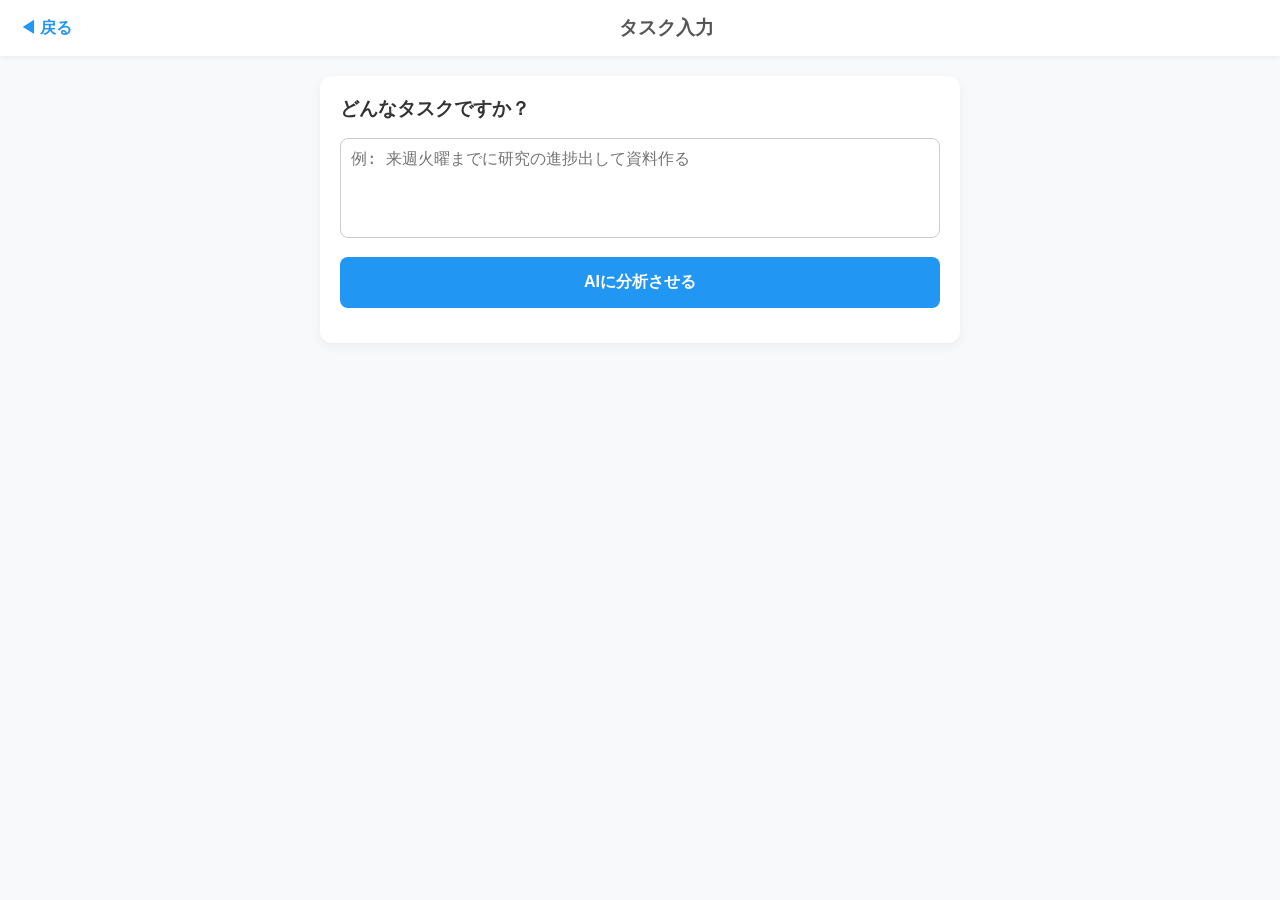
==== front/add_task.html @ 0c7ce94d "multipages" ====
<!DOCTYPE html>
<html lang="ja">
<head>
    <meta charset="UTF-8">
    <title>タスク入力</title>
    <link rel="stylesheet" href="style.css">
</head>
<body>
    <header>
        <a href="index.html" class="home-link">◀ 戻る</a>
        <h1>タスク入力</h1>
    </header>
    <div class="container">
        <div id="input-section">
            <h2>どんなタスクですか？</h2>
            <textarea id="task-input" placeholder="例: 来週火曜までに研究の進捗出して資料作る"></textarea>
            <button id="btn-analyze" class="action-btn">AIに分析させる</button>
        </div>

        <div id="loading" class="hidden">AIが推測中...</div>

        <div id="confirm-section" class="result-box hidden">
            <h2>AIの推測結果（修正可能です）</h2>
            <label>タスク名</label>
            <input type="text" id="edit-title">
            
            <label>期限</label>
            <input type="text" id="edit-deadline">
            
            <label>見積もり時間 (分)</label>
            <input type="number" id="edit-time">
            
            <label>性質カテゴリ</label>
            <input type="text" id="edit-category">

            <p class="ai-reason" id="res-reason"></p>

            <button id="btn-save" class="primary-btn">この内容で登録する</button>
        </div>
    </div>

    <script>
        document.getElementById('btn-analyze').addEventListener('click', async () => {
            const text = document.getElementById('task-input').value;
            if (!text) return alert('入力してください');
            
            document.getElementById('loading').classList.remove('hidden');
            
            try {
                const res = await fetch("http://127.0.0.1:8000/api/extract_task", {
                    method: "POST",
                    headers: { "Content-Type": "application/json" },
                    body: JSON.stringify({ user_input: text })
                });
                const data = await res.json();
                
                // フォームに推測値をセット
                document.getElementById('edit-title').value = data.title;
                document.getElementById('edit-deadline').value = data.deadline;
                document.getElementById('edit-time').value = data.estimatedMinutes;
                document.getElementById('edit-category').value = data.category;
                document.getElementById('res-reason').textContent = "AIの理由: " + data.reason;
                
                document.getElementById('input-section').classList.add('hidden');
                document.getElementById('confirm-section').classList.remove('hidden');
            } catch (e) {
                alert("エラーが発生しました。");
            } finally {
                document.getElementById('loading').classList.add('hidden');
            }
        });

        document.getElementById('btn-save').addEventListener('click', () => {
            // ※本来はここで登録用API(/api/save_taskなど)を叩きます
            alert("登録しました！");
            location.href = 'index.html';
        });
    </script>
</body>
</html>
---- front/style.css ----
:root {
    --primary-color: #4CAF50;
    --secondary-color: #2196F3;
    --bg-color: #f7f9fa;
    --text-color: #333;
    --box-bg: #fff;
}

body {
    font-family: 'Helvetica Neue', Arial, sans-serif;
    background-color: var(--bg-color);
    color: var(--text-color);
    margin: 0;
    padding: 0;
}

/* 共通ヘッダー */
header {
    background-color: var(--box-bg);
    padding: 15px 20px;
    box-shadow: 0 2px 4px rgba(0,0,0,0.05);
    display: flex;
    align-items: center;
    margin-bottom: 20px;
}

header h1 {
    margin: 0;
    font-size: 1.2rem;
    color: #555;
    flex-grow: 1;
    text-align: center;
}

.home-link {
    text-decoration: none;
    color: var(--secondary-color);
    font-weight: bold;
}

/* メインコンテナ */
.container {
    max-width: 600px;
    margin: 0 auto;
    padding: 20px;
    background: var(--box-bg);
    border-radius: 12px;
    box-shadow: 0 4px 12px rgba(0,0,0,0.05);
}

h2 { font-size: 1.2rem; margin-top: 0; }

button {
    width: 100%;
    padding: 15px;
    margin-bottom: 15px;
    border: none;
    border-radius: 8px;
    font-size: 1rem;
    font-weight: bold;
    cursor: pointer;
    transition: opacity 0.2s;
}

button:hover { opacity: 0.8; }
.primary-btn { background-color: var(--box-bg); color: var(--primary-color); border: 2px solid var(--primary-color); }
.secondary-btn { background-color: var(--primary-color); color: white; }
.action-btn { background-color: var(--secondary-color); color: white; }
.danger-btn { background-color: #ff9800; color: white; }

textarea {
    width: 100%;
    height: 100px;
    padding: 10px;
    border: 1px solid #ccc;
    border-radius: 8px;
    margin-bottom: 15px;
    font-size: 1rem;
    box-sizing: border-box;
    resize: none;
}

input[type="number"], input[type="text"] {
    width: 100%;
    padding: 10px;
    margin: 5px 0 15px;
    border: 1px solid #ccc;
    border-radius: 4px;
    box-sizing: border-box;
}

.hidden { display: none !important; }
.result-box { margin-top: 20px; padding-top: 20px; border-top: 1px solid #eee; }
.ai-reason { background: #f0f7ff; padding: 15px; border-radius: 8px; font-size: 0.9rem; color: #0056b3; margin-bottom: 20px; }
#loading { text-align: center; color: var(--secondary-color); font-weight: bold; margin: 20px 0; }

/* テーブル（全タスク表示用） */
table { width: 100%; border-collapse: collapse; margin-top: 15px; }
th, td { border: 1px solid #eee; padding: 10px; text-align: left; font-size: 0.9rem; }
th { background-color: #f9f9f9; }
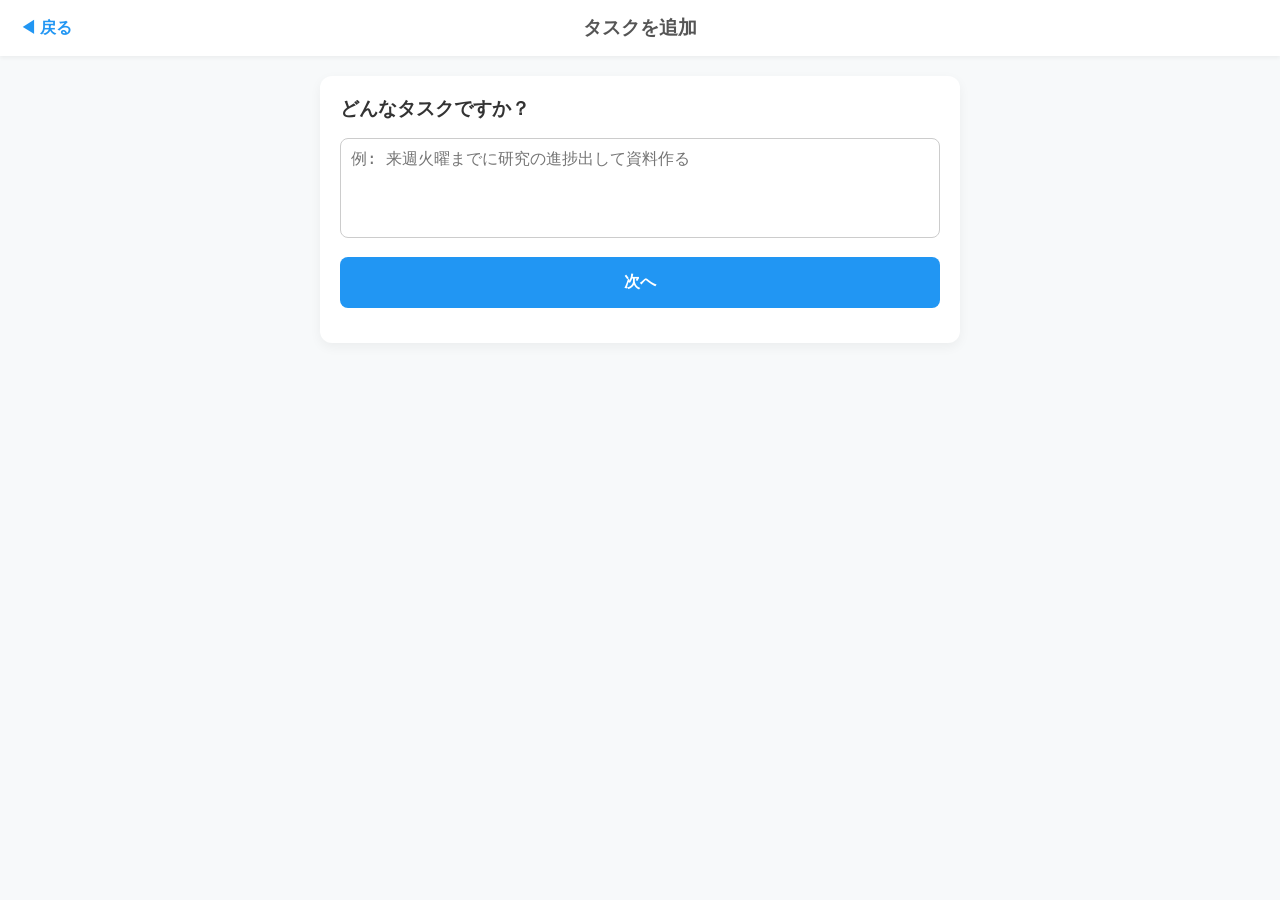
==== commit 02b2c626: "スマホ対応・ホーム画面の予定表示・不具合修正 フロント - 全ページに viewport を追加し、スマホ向けのスタイルを追加 (一覧はカード表示) - 画面の文言を AI っぽくない短い表現に変更 " ====
--- a/front/add_task.html
+++ b/front/add_task.html
@@ -2,25 +2,28 @@
 <html lang="ja">
 <head>
     <meta charset="UTF-8">
-    <title>タスク入力</title>
+    <!-- 【変更】スマホで正しい幅で表示するため追加 -->
+    <meta name="viewport" content="width=device-width, initial-scale=1">
+    <title>タスクを追加</title>
     <link rel="stylesheet" href="style.css">
 </head>
 <body>
     <header>
         <a href="index.html" class="home-link">◀ 戻る</a>
-        <h1>タスク入力</h1>
+        <!-- 【変更】見出し・ボタン・メッセージの文言を、AIっぽくない短い表現に変更 -->
+        <h1>タスクを追加</h1>
     </header>
     <div class="container">
         <div id="input-section">
             <h2>どんなタスクですか？</h2>
             <textarea id="task-input" placeholder="例: 来週火曜までに研究の進捗出して資料作る"></textarea>
-            <button id="btn-analyze" class="action-btn">AIに分析させる</button>
+            <button id="btn-analyze" class="action-btn">次へ</button>
         </div>
 
-        <div id="loading" class="hidden">AIが推測中...</div>
+        <div id="loading" class="hidden">読み込み中...</div>
 
         <div id="confirm-section" class="result-box hidden">
-            <h2>AIの推測結果（修正可能です）</h2>
+            <h2>内容を確認</h2>
             <label>タスク名</label>
             <input type="text" id="edit-title">
             
@@ -30,12 +33,12 @@
             <label>見積もり時間 (分)</label>
             <input type="number" id="edit-time">
             
-            <label>性質カテゴリ</label>
+            <label>カテゴリ</label>
             <input type="text" id="edit-category">
 
             <p class="ai-reason" id="res-reason"></p>
 
-            <button id="btn-save" class="primary-btn">この内容で登録する</button>
+            <button id="btn-save" class="primary-btn">登録</button>
         </div>
     </div>
 
@@ -43,37 +46,72 @@
         document.getElementById('btn-analyze').addEventListener('click', async () => {
             const text = document.getElementById('task-input').value;
             if (!text) return alert('入力してください');
-            
+
+            // 【変更】通信中はボタンを押せなくする (連打防止)
+            const btn = document.getElementById('btn-analyze');
+            btn.disabled = true;
             document.getElementById('loading').classList.remove('hidden');
-            
+
             try {
                 const res = await fetch("http://127.0.0.1:8000/api/extract_task", {
                     method: "POST",
                     headers: { "Content-Type": "application/json" },
                     body: JSON.stringify({ user_input: text })
                 });
+                // 【変更】エラー応答のときは確認画面に進まない
+                if (!res.ok) throw new Error(`HTTP ${res.status}`);
                 const data = await res.json();
-                
-                // フォームに推測値をセット
-                document.getElementById('edit-title').value = data.title;
-                document.getElementById('edit-deadline').value = data.deadline;
-                document.getElementById('edit-time').value = data.estimatedMinutes;
-                document.getElementById('edit-category').value = data.category;
-                document.getElementById('res-reason').textContent = "AIの理由: " + data.reason;
-                
+
+                // 【変更】フォームに推測値をセット (項目が欠けていても "undefined" と表示しない)
+                document.getElementById('edit-title').value = data.title ?? '';
+                document.getElementById('edit-deadline').value = data.deadline ?? '';
+                document.getElementById('edit-time').value = data.estimatedMinutes ?? '';
+                document.getElementById('edit-category').value = data.category ?? '';
+                document.getElementById('res-reason').textContent = data.reason ? "メモ: " + data.reason : '';
+
                 document.getElementById('input-section').classList.add('hidden');
                 document.getElementById('confirm-section').classList.remove('hidden');
             } catch (e) {
-                alert("エラーが発生しました。");
+                alert("読み取りに失敗しました。時間をおいてもう一度お試しください。");
             } finally {
+                btn.disabled = false;
                 document.getElementById('loading').classList.add('hidden');
             }
         });
 
-        document.getElementById('btn-save').addEventListener('click', () => {
-            // ※本来はここで登録用API(/api/save_taskなど)を叩きます
-            alert("登録しました！");
-            location.href = 'index.html';
+        document.getElementById('btn-save').addEventListener('click', async () => {
+            const btn = document.getElementById('btn-save');
+            const payload = {
+                title: document.getElementById('edit-title').value,
+                deadline: document.getElementById('edit-deadline').value || "",
+                estimated_minutes: parseInt(document.getElementById('edit-time').value) || 0,
+                category: document.getElementById('edit-category').value || ""
+            };
+
+            // 【変更】タスク名が空のまま登録しない
+            if (!payload.title) return alert('タスク名を入力してください');
+
+            // 【変更】連打で同じタスクが二重登録されないよう、通信中は押せなくする
+            btn.disabled = true;
+            try {
+                const res = await fetch("http://127.0.0.1:8000/api/save_task", {
+                    method: "POST",
+                    headers: { "Content-Type": "application/json" },
+                    body: JSON.stringify(payload)
+                });
+
+                if (res.ok) {
+                    alert("登録しました");
+                    location.href = 'index.html';
+                    return;
+                }
+                // 【変更】エラーの内容をポップアップで表示 (500 などは JSON でないことがある)
+                const errData = await res.json().catch(() => ({}));
+                alert("保存に失敗しました: " + (errData.detail ? JSON.stringify(errData.detail) : `HTTP ${res.status}`));
+            } catch (e) {
+                alert("通信エラーが発生しました: " + e.message);
+            }
+            btn.disabled = false;
         });
     </script>
 </body>
--- a/front/style.css
+++ b/front/style.css
@@ -14,7 +14,6 @@
     padding: 0;
 }
 
-/* 共通ヘッダー */
 header {
     background-color: var(--box-bg);
     padding: 15px 20px;
@@ -32,13 +31,19 @@
     text-align: center;
 }
 
+/* 【変更】戻るリンクがあってもタイトルが中央に来るよう、右側に同じ幅の余白を取る */
+header:has(.home-link)::after {
+    content: "";
+    width: 4em;
+}
+.home-link { width: 4em; white-space: nowrap; }
+
 .home-link {
     text-decoration: none;
     color: var(--secondary-color);
     font-weight: bold;
 }
 
-/* メインコンテナ */
 .container {
     max-width: 600px;
     margin: 0 auto;
@@ -63,6 +68,8 @@
 }
 
 button:hover { opacity: 0.8; }
+/* 【変更】通信中で押せないボタンを半透明にする */
+button:disabled { opacity: 0.5; cursor: not-allowed; }
 .primary-btn { background-color: var(--box-bg); color: var(--primary-color); border: 2px solid var(--primary-color); }
 .secondary-btn { background-color: var(--primary-color); color: white; }
 .action-btn { background-color: var(--secondary-color); color: white; }
@@ -87,6 +94,7 @@
     border: 1px solid #ccc;
     border-radius: 4px;
     box-sizing: border-box;
+    font-size: 1rem; /* 【変更】16px未満だとiPhoneで入力時に自動ズームされる */
 }
 
 .hidden { display: none !important; }
@@ -94,7 +102,110 @@
 .ai-reason { background: #f0f7ff; padding: 15px; border-radius: 8px; font-size: 0.9rem; color: #0056b3; margin-bottom: 20px; }
 #loading { text-align: center; color: var(--secondary-color); font-weight: bold; margin: 20px 0; }
 
-/* テーブル（全タスク表示用） */
+/* 【変更】ここから: ホーム画面 (今日の予定・エラー表示・期限のお知らせ・ボタン配置) */
+#today-plan { margin-bottom: 20px; }
+.plan-header { display: flex; justify-content: space-between; align-items: baseline; margin-bottom: 10px; }
+.plan-header h2 { margin: 0; }
+.plan-progress { font-size: 0.85rem; color: #888; }
+.plan-empty { color: #888; margin: 0; }
+.text-link { display: block; text-align: right; color: var(--secondary-color); font-size: 0.9rem; text-decoration: none; }
+
+.notice-error {
+    background: #fdecea;
+    color: #b71c1c;
+    padding: 10px 12px;
+    border-radius: 8px;
+    font-size: 0.85rem;
+    margin: 0 0 16px;
+}
+
+#deadline-alerts { margin-bottom: 20px; }
+#deadline-alerts h2 { font-size: 0.95rem; color: #555; margin-bottom: 8px; }
+.deadline-list { list-style: none; padding: 0; margin: 0; }
+.deadline-list li { display: flex; align-items: center; gap: 8px; padding: 6px 0; font-size: 0.9rem; }
+.badge { flex-shrink: 0; font-size: 0.75rem; font-weight: bold; padding: 2px 8px; border-radius: 10px; }
+.badge-overdue { background: #fdecea; color: #c62828; }
+.badge-today { background: #fff3e0; color: #e65100; }
+
+/* 使う頻度の低い操作は小さく横並びにする */
+.sub-actions { display: flex; gap: 10px; }
+.sub-actions button { margin-bottom: 0; padding: 12px; font-size: 0.9rem; }
+.plan-list { list-style: none; padding: 0; margin: 0; }
+.plan-list li {
+    background: #f9f9f9;
+    margin-bottom: 10px;
+    padding: 12px 15px;
+    border-left: 4px solid var(--secondary-color);
+    border-radius: 4px;
+}
+.plan-list li strong { display: block; }
+.plan-list li span { font-size: 0.8rem; color: #666; }
+.plan-list li.done { border-left-color: #ccc; color: #999; }
+.plan-list li.done strong { text-decoration: line-through; }
+
 table { width: 100%; border-collapse: collapse; margin-top: 15px; }
 th, td { border: 1px solid #eee; padding: 10px; text-align: left; font-size: 0.9rem; }
-th { background-color: #f9f9f9; }+th { background-color: #f9f9f9; }
+
+/* 【変更】=== スマホ向け (幅600px以下) === */
+@media (max-width: 600px) {
+    header {
+        padding: 12px 16px;
+        margin-bottom: 12px;
+        position: sticky;
+        top: 0;
+        z-index: 10;
+    }
+    header h1 { font-size: 1.05rem; }
+
+    .container {
+        margin: 0 12px 24px;
+        padding: 16px;
+        border-radius: 10px;
+    }
+
+    h2 { font-size: 1.05rem; }
+
+    button {
+        padding: 14px;
+        margin-bottom: 12px;
+        -webkit-tap-highlight-color: transparent;
+    }
+    button:active { opacity: 0.7; }
+
+    textarea { height: 120px; }
+
+    /* 一覧表はスマホでは1タスク=1枚のカード表示にする */
+    table, tbody, tr, td { display: block; width: 100%; box-sizing: border-box; }
+    thead { display: none; }
+    tr {
+        margin-bottom: 12px;
+        border: 1px solid #eee;
+        border-radius: 8px;
+        overflow: hidden;
+    }
+    td {
+        display: flex;
+        justify-content: space-between;
+        gap: 12px;
+        border: none;
+        border-bottom: 1px solid #f3f3f3;
+        padding: 8px 12px;
+        text-align: right;
+        word-break: break-word;
+    }
+    td:last-child { border-bottom: none; }
+    td::before {
+        content: attr(data-label);
+        color: #888;
+        font-weight: bold;
+        text-align: left;
+        flex-shrink: 0;
+    }
+    td:first-child {
+        font-weight: bold;
+        font-size: 1rem;
+        text-align: left;
+    }
+    td:first-child::before { display: none; }
+}
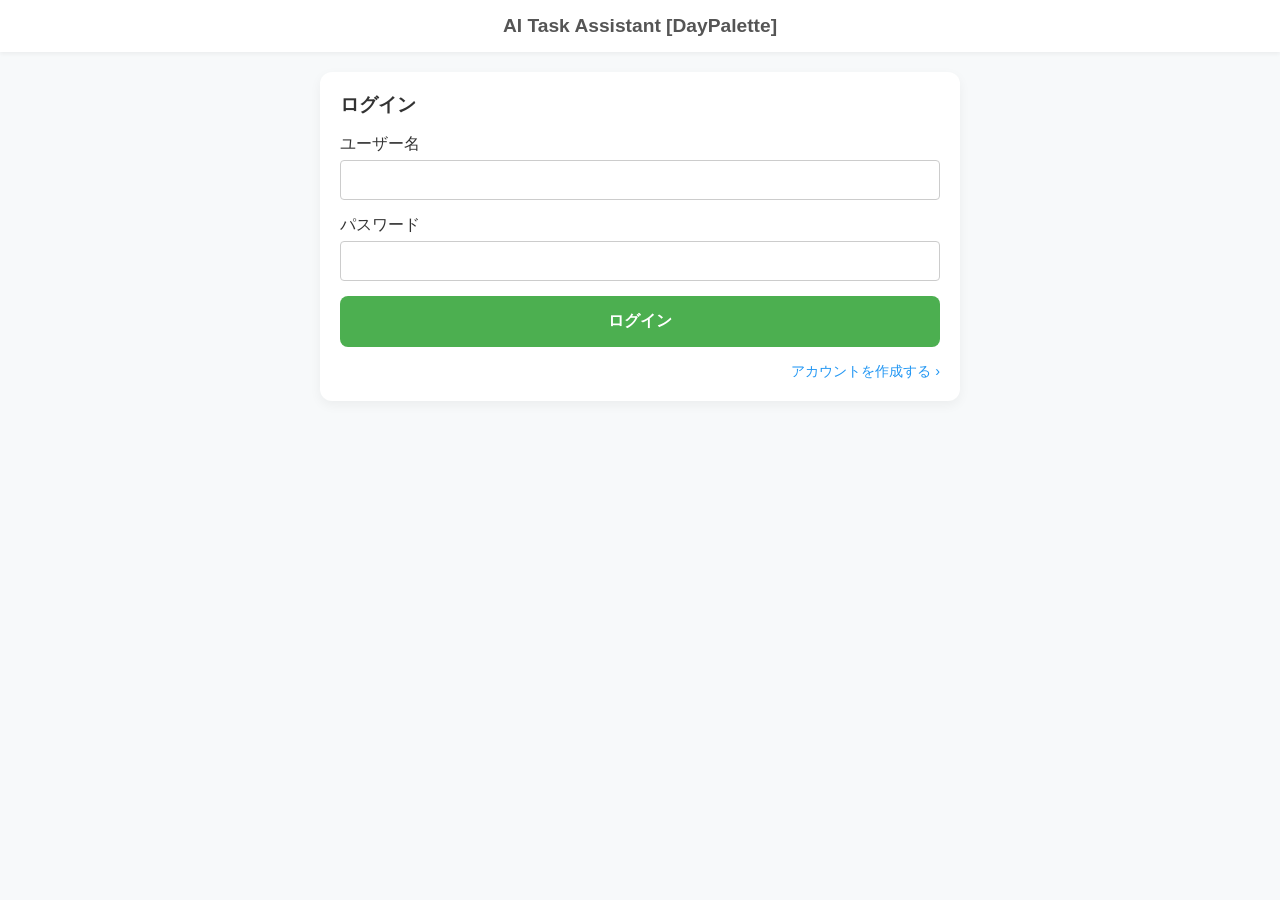
==== commit 2e63c1a0: "ログイン画面を追加 (フロントのみ)・戻るボタンの表記を変更 - 戻るボタンを「◀ 戻る」から「‹ 戻る」に変更 - login.html を新規作成 (ログイン・新規登録の切り替え、入力チェック) " ====
--- a/front/add_task.html
+++ b/front/add_task.html
@@ -9,7 +9,7 @@
 </head>
 <body>
     <header>
-        <a href="index.html" class="home-link">◀ 戻る</a>
+        <a href="index.html" class="home-link">‹ 戻る</a>
         <!-- 【変更】見出し・ボタン・メッセージの文言を、AIっぽくない短い表現に変更 -->
         <h1>タスクを追加</h1>
     </header>
@@ -42,7 +42,11 @@
         </div>
     </div>
 
+    <!-- 【変更】ログイン管理の共通処理を読み込み、未ログインならログイン画面へ -->
+    <script src="auth.js"></script>
     <script>
+        requireLogin();
+
         document.getElementById('btn-analyze').addEventListener('click', async () => {
             const text = document.getElementById('task-input').value;
             if (!text) return alert('入力してください');
@@ -53,7 +57,7 @@
             document.getElementById('loading').classList.remove('hidden');
 
             try {
-                const res = await fetch("http://127.0.0.1:8000/api/extract_task", {
+                const res = await apiFetch("/api/extract_task", {
                     method: "POST",
                     headers: { "Content-Type": "application/json" },
                     body: JSON.stringify({ user_input: text })
@@ -94,7 +98,7 @@
             // 【変更】連打で同じタスクが二重登録されないよう、通信中は押せなくする
             btn.disabled = true;
             try {
-                const res = await fetch("http://127.0.0.1:8000/api/save_task", {
+                const res = await apiFetch("/api/save_task", {
                     method: "POST",
                     headers: { "Content-Type": "application/json" },
                     body: JSON.stringify(payload)
--- a/front/style.css
+++ b/front/style.css
@@ -87,7 +87,7 @@
     resize: none;
 }
 
-input[type="number"], input[type="text"] {
+input[type="number"], input[type="text"], input[type="password"] {
     width: 100%;
     padding: 10px;
     margin: 5px 0 15px;
@@ -101,6 +101,10 @@
 .result-box { margin-top: 20px; padding-top: 20px; border-top: 1px solid #eee; }
 .ai-reason { background: #f0f7ff; padding: 15px; border-radius: 8px; font-size: 0.9rem; color: #0056b3; margin-bottom: 20px; }
 #loading { text-align: center; color: var(--secondary-color); font-weight: bold; margin: 20px 0; }
+
+/* 【変更】ログイン中のユーザー名とログアウトリンク */
+.user-bar { display: flex; justify-content: space-between; align-items: center; font-size: 0.85rem; color: #666; margin-bottom: 16px; }
+.user-bar a { color: var(--secondary-color); text-decoration: none; }
 
 /* 【変更】ここから: ホーム画面 (今日の予定・エラー表示・期限のお知らせ・ボタン配置) */
 #today-plan { margin-bottom: 20px; }
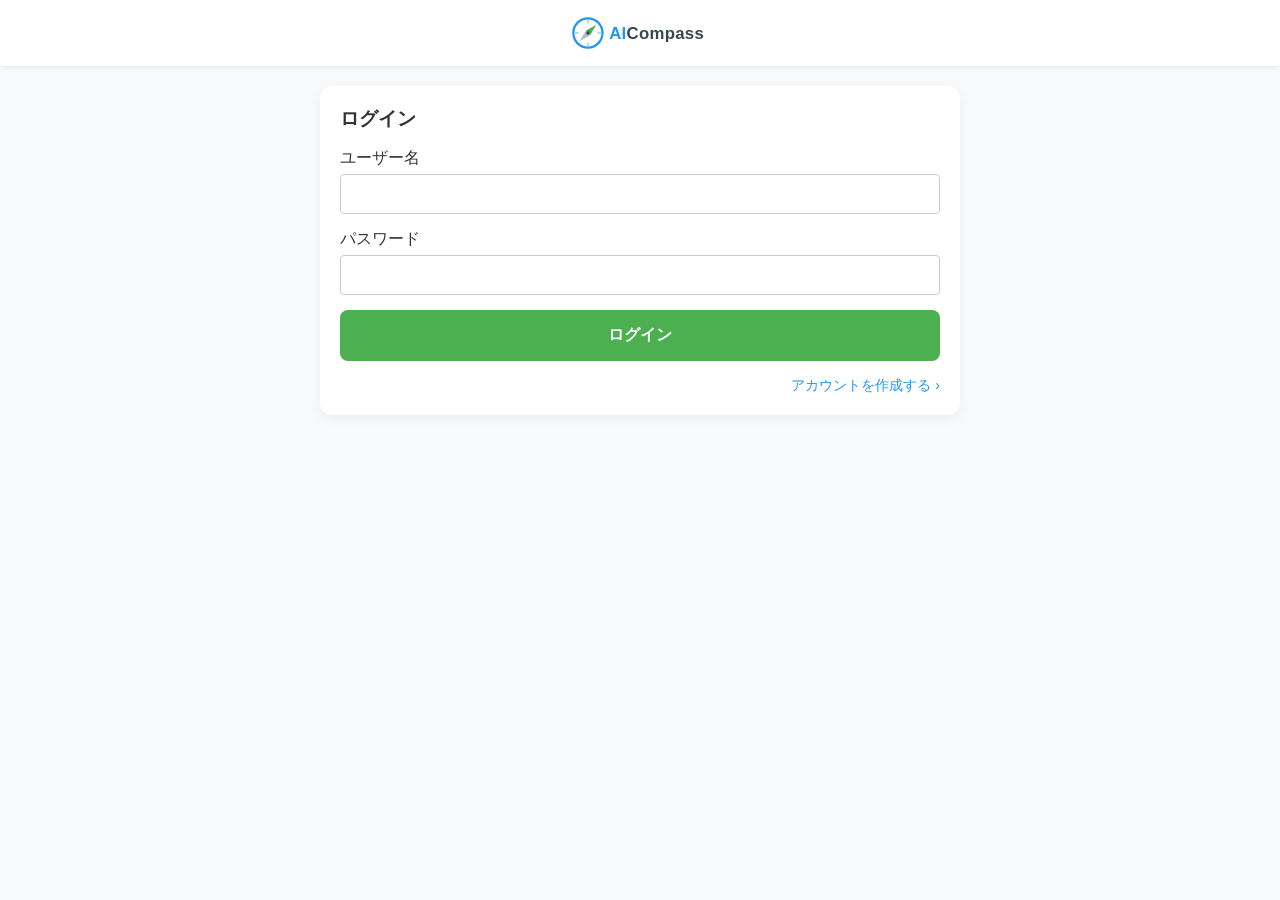
==== commit d1f64352: "ロゴを追加し、アプリ名を「AICompass」に修正 - logo.svg (マーク+文字) と logo-mark.svg (マークのみ) を追加 - ホーム・ログイン画面の見出しを文字からロゴ画像" ====
--- a/front/add_task.html
+++ b/front/add_task.html
@@ -5,6 +5,7 @@
     <!-- 【変更】スマホで正しい幅で表示するため追加 -->
     <meta name="viewport" content="width=device-width, initial-scale=1">
     <title>タスクを追加</title>
+    <link rel="icon" href="logo-mark.svg" type="image/svg+xml">
     <link rel="stylesheet" href="style.css">
 </head>
 <body>
--- a/front/style.css
+++ b/front/style.css
@@ -30,6 +30,9 @@
     flex-grow: 1;
     text-align: center;
 }
+
+/* 【変更】ホーム・ログイン画面の見出しをロゴ画像にした */
+.header-logo { display: block; height: 36px; width: auto; margin: 0 auto; }
 
 /* 【変更】戻るリンクがあってもタイトルが中央に来るよう、右側に同じ幅の余白を取る */
 header:has(.home-link)::after {
@@ -161,6 +164,7 @@
         z-index: 10;
     }
     header h1 { font-size: 1.05rem; }
+    .header-logo { height: 30px; }
 
     .container {
         margin: 0 12px 24px;
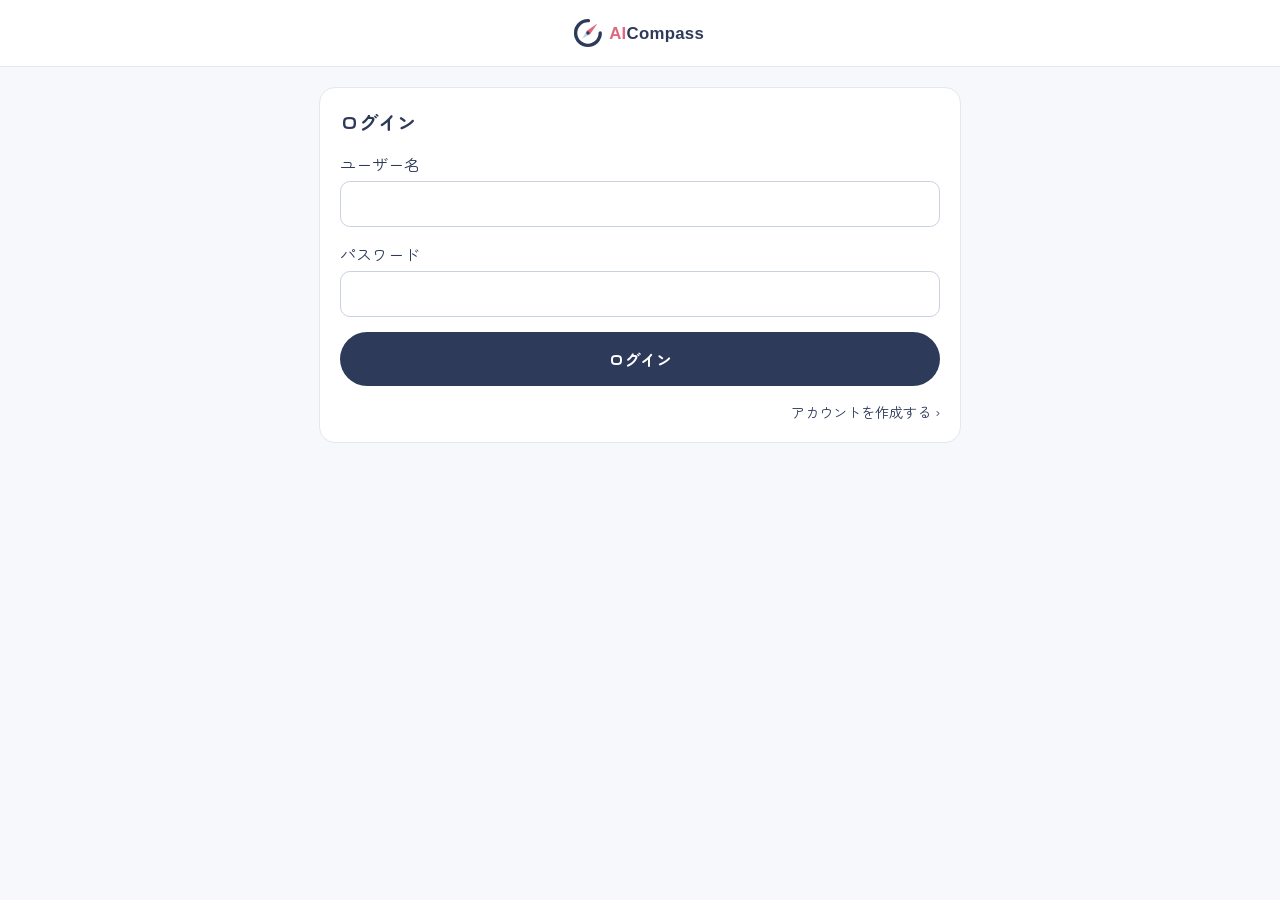
==== commit 0a16c5bf: "タブのアイコンを新しいロゴ (logo-mark.svg) に更新 ブラウザが古いアイコンを覚えていて切り替わらないため、読み込み先に ?v=2 を付けた。  Co-Authored-By: Clau" ====
--- a/front/add_task.html
+++ b/front/add_task.html
@@ -5,7 +5,7 @@
     <!-- 【変更】スマホで正しい幅で表示するため追加 -->
     <meta name="viewport" content="width=device-width, initial-scale=1">
     <title>タスクを追加</title>
-    <link rel="icon" href="logo-mark.svg" type="image/svg+xml">
+    <link rel="icon" href="logo-mark.svg?v=2" type="image/svg+xml">
     <link rel="stylesheet" href="style.css">
 </head>
 <body>
--- a/front/style.css
+++ b/front/style.css
@@ -1,15 +1,24 @@
+/* 【変更】丸みのある日本語フォント (読み込めない環境では端末の標準フォント) */
+@import url('https://fonts.googleapis.com/css2?family=Zen+Maru+Gothic:wght@400;500;700&display=swap');
+
+/* 【変更】配色: ネイビー (コンパス・道しるべ) を基軸に、ローズ (愛) を差し色として少しだけ使う */
 :root {
-    --primary-color: #4CAF50;
-    --secondary-color: #2196F3;
-    --bg-color: #f7f9fa;
-    --text-color: #333;
+    --navy: #2E3A59;        /* 文字・見出し・メインのボタン */
+    --navy-soft: #C9D1E3;   /* 枠線・未完了のチェック */
+    --navy-tint: #EEF1F8;   /* 薄い面 (表の見出し・補足の枠) */
+    --rose: #E0677D;        /* 差し色: 期限切れ・ロゴのハート */
+    --rose-tint: #FCE3E7;   /* ローズの薄い面 */
+    --rose-text: #9B2F43;   /* ローズの面の上の文字 */
+    --bg-color: #F7F8FC;    /* ページの背景 */
     --box-bg: #fff;
+    --line: #E3E7F0;        /* 区切り線 */
+    --sub-text: #8A8FA3;    /* 補足の文字 */
 }
 
 body {
-    font-family: 'Helvetica Neue', Arial, sans-serif;
+    font-family: 'Zen Maru Gothic', 'Hiragino Maru Gothic ProN', 'Hiragino Sans', 'Meiryo', sans-serif;
     background-color: var(--bg-color);
-    color: var(--text-color);
+    color: var(--navy);
     margin: 0;
     padding: 0;
 }
@@ -17,7 +26,7 @@
 header {
     background-color: var(--box-bg);
     padding: 15px 20px;
-    box-shadow: 0 2px 4px rgba(0,0,0,0.05);
+    border-bottom: 1px solid var(--line);
     display: flex;
     align-items: center;
     margin-bottom: 20px;
@@ -26,7 +35,8 @@
 header h1 {
     margin: 0;
     font-size: 1.2rem;
-    color: #555;
+    font-weight: 700;
+    color: var(--navy);
     flex-grow: 1;
     text-align: center;
 }
@@ -43,8 +53,8 @@
 
 .home-link {
     text-decoration: none;
-    color: var(--secondary-color);
-    font-weight: bold;
+    color: var(--navy);
+    font-weight: 700;
 }
 
 .container {
@@ -52,107 +62,144 @@
     margin: 0 auto;
     padding: 20px;
     background: var(--box-bg);
-    border-radius: 12px;
-    box-shadow: 0 4px 12px rgba(0,0,0,0.05);
-}
-
-h2 { font-size: 1.2rem; margin-top: 0; }
+    border: 1px solid var(--line);
+    border-radius: 16px;
+}
+
+h2 { font-size: 1.2rem; font-weight: 700; margin-top: 0; }
 
 button {
     width: 100%;
     padding: 15px;
     margin-bottom: 15px;
     border: none;
-    border-radius: 8px;
+    border-radius: 999px;
+    font-family: inherit;
     font-size: 1rem;
-    font-weight: bold;
+    font-weight: 700;
     cursor: pointer;
     transition: opacity 0.2s;
 }
 
-button:hover { opacity: 0.8; }
+button:hover { opacity: 0.85; }
 /* 【変更】通信中で押せないボタンを半透明にする */
 button:disabled { opacity: 0.5; cursor: not-allowed; }
-.primary-btn { background-color: var(--box-bg); color: var(--primary-color); border: 2px solid var(--primary-color); }
-.secondary-btn { background-color: var(--primary-color); color: white; }
-.action-btn { background-color: var(--secondary-color); color: white; }
-.danger-btn { background-color: #ff9800; color: white; }
+/* 【変更】色はネイビーに統一。塗りつぶし = メインの操作、枠線 = それ以外 */
+.primary-btn { background-color: var(--box-bg); color: var(--navy); border: 1.5px solid var(--navy-soft); }
+.secondary-btn { background-color: var(--navy); color: #fff; }
+.action-btn { background-color: var(--navy); color: #fff; }
+.danger-btn { background-color: var(--navy); color: #fff; }
 
 textarea {
     width: 100%;
     height: 100px;
-    padding: 10px;
-    border: 1px solid #ccc;
-    border-radius: 8px;
+    padding: 12px;
+    border: 1.5px solid var(--navy-soft);
+    border-radius: 12px;
     margin-bottom: 15px;
+    font-family: inherit;
     font-size: 1rem;
+    color: var(--navy);
     box-sizing: border-box;
     resize: none;
 }
 
 input[type="number"], input[type="text"], input[type="password"] {
     width: 100%;
-    padding: 10px;
+    padding: 10px 12px;
     margin: 5px 0 15px;
-    border: 1px solid #ccc;
-    border-radius: 4px;
+    border: 1.5px solid var(--navy-soft);
+    border-radius: 10px;
     box-sizing: border-box;
+    font-family: inherit;
+    color: var(--navy);
     font-size: 1rem; /* 【変更】16px未満だとiPhoneで入力時に自動ズームされる */
 }
 
+/* 【変更】入力中の欄をネイビーで示す */
+textarea:focus, input:focus {
+    outline: none;
+    border-color: var(--navy);
+    box-shadow: 0 0 0 3px var(--navy-tint);
+}
+
 .hidden { display: none !important; }
-.result-box { margin-top: 20px; padding-top: 20px; border-top: 1px solid #eee; }
-.ai-reason { background: #f0f7ff; padding: 15px; border-radius: 8px; font-size: 0.9rem; color: #0056b3; margin-bottom: 20px; }
-#loading { text-align: center; color: var(--secondary-color); font-weight: bold; margin: 20px 0; }
+.result-box { margin-top: 20px; padding-top: 20px; border-top: 1px solid var(--line); }
+.ai-reason { background: var(--navy-tint); padding: 15px; border-radius: 12px; font-size: 0.9rem; color: var(--navy); margin-bottom: 20px; }
+#loading { text-align: center; color: var(--navy); font-weight: 700; margin: 20px 0; }
 
 /* 【変更】ログイン中のユーザー名とログアウトリンク */
-.user-bar { display: flex; justify-content: space-between; align-items: center; font-size: 0.85rem; color: #666; margin-bottom: 16px; }
-.user-bar a { color: var(--secondary-color); text-decoration: none; }
+.user-bar { display: flex; justify-content: space-between; align-items: center; font-size: 0.85rem; color: var(--sub-text); margin-bottom: 16px; }
+.user-bar a { color: var(--navy); text-decoration: none; }
 
 /* 【変更】ここから: ホーム画面 (今日の予定・エラー表示・期限のお知らせ・ボタン配置) */
 #today-plan { margin-bottom: 20px; }
 .plan-header { display: flex; justify-content: space-between; align-items: baseline; margin-bottom: 10px; }
 .plan-header h2 { margin: 0; }
-.plan-progress { font-size: 0.85rem; color: #888; }
-.plan-empty { color: #888; margin: 0; }
-.text-link { display: block; text-align: right; color: var(--secondary-color); font-size: 0.9rem; text-decoration: none; }
+.plan-progress { font-size: 0.85rem; color: var(--sub-text); }
+.plan-empty { color: var(--sub-text); margin: 0; }
+.text-link { display: block; text-align: right; color: var(--navy); font-size: 0.9rem; text-decoration: none; }
 
 .notice-error {
-    background: #fdecea;
-    color: #b71c1c;
+    background: var(--rose-tint);
+    color: var(--rose-text);
     padding: 10px 12px;
-    border-radius: 8px;
+    border-radius: 12px;
     font-size: 0.85rem;
     margin: 0 0 16px;
 }
 
 #deadline-alerts { margin-bottom: 20px; }
-#deadline-alerts h2 { font-size: 0.95rem; color: #555; margin-bottom: 8px; }
+#deadline-alerts h2 { font-size: 0.95rem; color: var(--navy); margin-bottom: 8px; }
 .deadline-list { list-style: none; padding: 0; margin: 0; }
 .deadline-list li { display: flex; align-items: center; gap: 8px; padding: 6px 0; font-size: 0.9rem; }
-.badge { flex-shrink: 0; font-size: 0.75rem; font-weight: bold; padding: 2px 8px; border-radius: 10px; }
-.badge-overdue { background: #fdecea; color: #c62828; }
-.badge-today { background: #fff3e0; color: #e65100; }
+.badge { flex-shrink: 0; font-size: 0.75rem; font-weight: 700; padding: 2px 10px; border-radius: 999px; }
+/* 【変更】期限切れはローズで塗りつぶし、今日までは薄いローズ */
+.badge-overdue { background: var(--rose); color: #fff; }
+.badge-today { background: var(--rose-tint); color: var(--rose-text); }
 
 /* 使う頻度の低い操作は小さく横並びにする */
 .sub-actions { display: flex; gap: 10px; }
 .sub-actions button { margin-bottom: 0; padding: 12px; font-size: 0.9rem; }
+
+/* 【変更】予定のリスト: 左の色線をやめ、丸いチェック付きの行にした */
 .plan-list { list-style: none; padding: 0; margin: 0; }
 .plan-list li {
-    background: #f9f9f9;
-    margin-bottom: 10px;
-    padding: 12px 15px;
-    border-left: 4px solid var(--secondary-color);
-    border-radius: 4px;
+    position: relative;
+    background: var(--box-bg);
+    border: 1px solid var(--line);
+    border-radius: 12px;
+    margin-bottom: 8px;
+    padding: 12px 14px 12px 44px;
+}
+.plan-list li::before {
+    content: "";
+    position: absolute;
+    left: 14px;
+    top: 14px;
+    width: 16px;
+    height: 16px;
+    border: 2px solid var(--navy-soft);
+    border-radius: 50%;
+    box-sizing: border-box;
 }
 .plan-list li strong { display: block; }
-.plan-list li span { font-size: 0.8rem; color: #666; }
-.plan-list li.done { border-left-color: #ccc; color: #999; }
+.plan-list li span { font-size: 0.8rem; color: var(--sub-text); }
+.plan-list li.done { color: var(--sub-text); }
+.plan-list li.done::before {
+    content: "✓";
+    background: var(--navy);
+    border-color: var(--navy);
+    color: #fff;
+    font-size: 10px;
+    line-height: 12px;
+    text-align: center;
+}
 .plan-list li.done strong { text-decoration: line-through; }
 
 table { width: 100%; border-collapse: collapse; margin-top: 15px; }
-th, td { border: 1px solid #eee; padding: 10px; text-align: left; font-size: 0.9rem; }
-th { background-color: #f9f9f9; }
+th, td { border: 1px solid var(--line); padding: 10px; text-align: left; font-size: 0.9rem; }
+th { background-color: var(--navy-tint); }
 
 /* 【変更】=== スマホ向け (幅600px以下) === */
 @media (max-width: 600px) {
@@ -169,7 +216,7 @@
     .container {
         margin: 0 12px 24px;
         padding: 16px;
-        border-radius: 10px;
+        border-radius: 14px;
     }
 
     h2 { font-size: 1.05rem; }
@@ -188,8 +235,8 @@
     thead { display: none; }
     tr {
         margin-bottom: 12px;
-        border: 1px solid #eee;
-        border-radius: 8px;
+        border: 1px solid var(--line);
+        border-radius: 12px;
         overflow: hidden;
     }
     td {
@@ -197,7 +244,7 @@
         justify-content: space-between;
         gap: 12px;
         border: none;
-        border-bottom: 1px solid #f3f3f3;
+        border-bottom: 1px solid var(--line);
         padding: 8px 12px;
         text-align: right;
         word-break: break-word;
@@ -205,13 +252,13 @@
     td:last-child { border-bottom: none; }
     td::before {
         content: attr(data-label);
-        color: #888;
-        font-weight: bold;
+        color: var(--sub-text);
+        font-weight: 700;
         text-align: left;
         flex-shrink: 0;
     }
     td:first-child {
-        font-weight: bold;
+        font-weight: 700;
         font-size: 1rem;
         text-align: left;
     }
